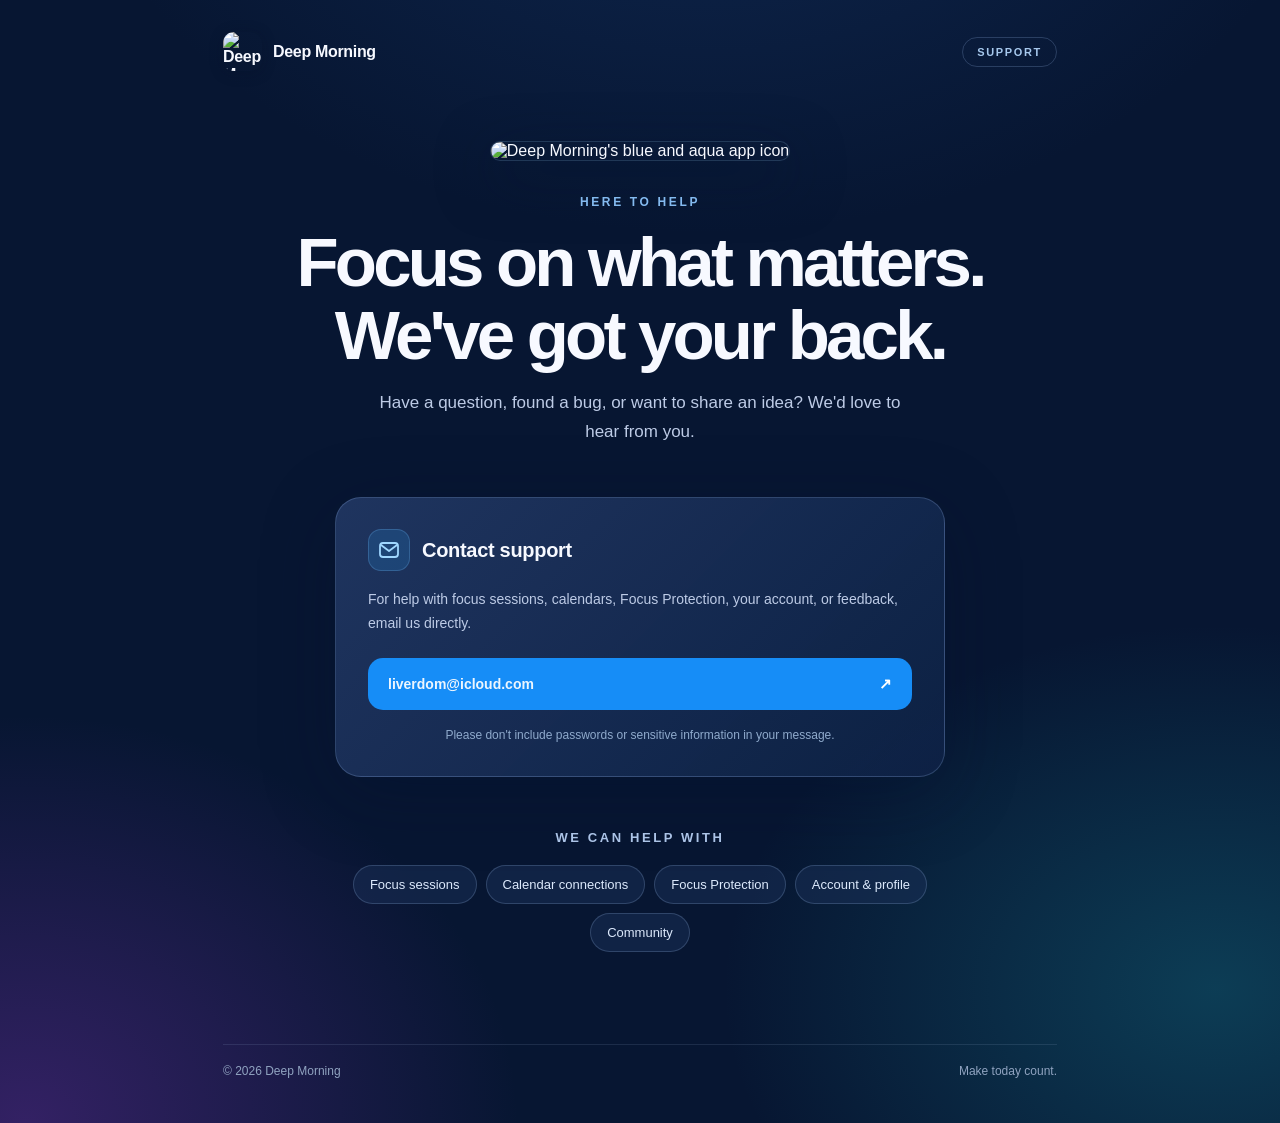
==== index.html @ 43f67492 "Add files via upload" ====
<!doctype html>
<html lang="en">
<head>
  <meta charset="utf-8">
  <meta name="viewport" content="width=device-width, initial-scale=1">
  <meta name="theme-color" content="#071632">
  <meta name="description" content="Get help with Deep Morning, your app for focus sessions, calendars, and purposeful progress.">
  <title>Support — Deep Morning</title>
  <link rel="icon" type="image/png" href="assets/deep-morning-icon.png">
  <style>
    :root { color-scheme: dark; --text:#f7f9ff; --muted:#bdcbe6; --blue:#90caff; --stroke:rgba(163,197,251,.21); }
    *, *::before, *::after {box-sizing: border-box;}
    html { min-height:100%; }
    body {
      margin:0; min-height:100vh; overflow-x:hidden;
      font-family:-apple-system, BlinkMacSystemFont, "Segoe UI", Inter, Helvetica, Arial, sans-serif;
      color:var(--text);
      background:
        radial-gradient(ellipse 50% 42% at 95% 88%, rgba(21,124,142,.38) 0%,transparent 77%),
        radial-gradient(ellipse 52% 49% at 2% 100%,rgba(92,43,146,.52) 0%,transparent 74%),
        radial-gradient(ellipse 65% 53% at 55% -20%,rgba(25,63,120,.43) 0%,transparent 77%),
        #071632;
    }
    a{color:inherit;}
    a:focus-visible, summary:focus-visible {outline:3px solid #aee1ff;outline-offset:4px;}
    .shell{max-width:890px;margin:0 auto;padding:32px 28px 35px;}
    .topbar{display:flex;justify-content:space-between;align-items:center;gap:20px;}
    .brand{display:flex;align-items:center;gap:11px;text-decoration:none;font-size:16px;font-weight:750;letter-spacing:-.02em;}
    .brand img {height:39px;width:39px;object-fit:cover;border-radius:11px;box-shadow:0 2px 14px #050d2445;}
    .top-tag{border:1px solid var(--stroke);border-radius:100px;color:#a6c8ed;padding:8px 14px;font-size:11px;letter-spacing:.15em;font-weight:780;}
    main{text-align:center;padding-top:71px;}
    .icon {width:116px;height:116px;object-fit:cover;border-radius:27px;box-shadow:0 17px 55px #03132d85,0 0 0 1px #a3d8ff31;}
    .eyebrow {display:block;color:#84baf0;font-size:12px;font-weight:800;letter-spacing:.22em;margin-top:35px;}
    h1{font-size:clamp(43px,7vw,69px);font-weight:790;letter-spacing:-.055em;line-height:1.06;margin:17px auto 17px;max-width:730px;}
    .lead{max-width:540px;margin:0 auto;color:var(--muted);font-size:17px;line-height:1.7;}
    .contact{margin:50px auto 17px;max-width:610px;padding:31px 32px 32px;border-radius:26px;text-align:left;border:1px solid var(--stroke);background:linear-gradient(135deg,rgba(35,58,103,.85),rgba(14,34,70,.87));box-shadow:0 16px 75px #030f2c50;}
    .contact-title{display:flex;align-items:center;gap:12px;font-size:20px;font-weight:760;letter-spacing:-.015em;}
    .mail-icon{height:42px;width:42px;display:grid;place-items:center;border-radius:13px;background:rgba(40,137,215,.22);border:1px solid #7bc4ff3b;color:#a0d7ff;}
    .contact p{color:var(--muted);font-size:14px;line-height:1.7;margin:17px 0 22px;}
    .email-button{display:flex;align-items:center;justify-content:space-between;gap:12px;text-decoration:none;color:white;background:#168df7;padding:17px 20px;border-radius:15px;font-weight:760;font-size:15px;transition:background .18s ease, transform .18s ease;}
    .email-button:hover {background:#2d9fff;transform:translateY(-1px);}
    .email-button small {font-size:14px;font-weight:600;opacity:.92;}
    .hint{text-align:center;color:#8faacc;font-size:12px;margin-top:16px;line-height:1.5;}
    .topics{margin:53px auto 0;max-width:610px;text-align:center;}
    .topics h2 {font-size:13px;letter-spacing:.2em;font-weight:750;color:#acc4e7;margin:0 0 20px;}
    .chips {display:flex;flex-wrap:wrap;justify-content:center;gap:9px;}
    .chip {border:1px solid rgba(173,208,255,.20);background:rgba(26,48,88,.5);border-radius:30px;padding:11px 16px;color:#dce9fc;font-size:13px;}
    footer {margin-top:92px;padding:19px 0 10px;border-top:1px solid rgba(178,201,238,.12);display:flex;justify-content:space-between;gap:12px;color:#90a3c0;font-size:12px;}
    footer a{text-decoration:none;color:#9bcfff;}
    @media(max-width:620px){
      .shell{padding:24px 20px 28px;}
      main{padding-top:61px;}
      .icon{width:104px;height:104px;border-radius:24px;}
      .lead{font-size:16px;}
      .contact{padding:24px 22px;margin-top:41px;}
      .email-button{padding:17px 17px;}
      .email-button small{font-size:13px;overflow-wrap:anywhere;}
      footer{margin-top:68px;flex-direction:column;align-items:center;text-align:center;}
    }
    @media(prefers-reduced-motion:reduce){.email-button{transition:none;}}
  </style>
</head>
<body>
  <div class="shell">
    <header class="topbar">
      <div class="brand"><img src="assets/deep-morning-icon.png" alt="Deep Morning app icon"><span>Deep Morning</span></div>
      <span class="top-tag">SUPPORT</span>
    </header>
    <main>
      <img class="icon" src="assets/deep-morning-icon.png" alt="Deep Morning's blue and aqua app icon">
      <span class="eyebrow">HERE TO HELP</span>
      <h1>Focus on what matters.<br>We've got your back.</h1>
      <p class="lead">Have a question, found a bug, or want to share an idea? We'd love to hear from you.</p>
      <section class="contact" aria-labelledby="contact-heading">
        <div class="contact-title" id="contact-heading">
          <span class="mail-icon" aria-hidden="true">
            <svg width="24" height="24" viewBox="0 0 24 24" fill="none" stroke="currentColor" stroke-width="1.8" stroke-linecap="round" stroke-linejoin="round"><rect x="3" y="5" width="18" height="14" rx="3"/><path d="m4 7 8 6 8-6"/></svg>
          </span>
          Contact support
        </div>
        <p>For help with focus sessions, calendars, Focus Protection, your account, or feedback, email us directly.</p>
        <a class="email-button" href="mailto:liverdom@icloud.com?subject=Deep%20Morning%20Support">
          <span><small>liverdom@icloud.com</small></span>
          <span aria-hidden="true">↗</span>
        </a>
        <div class="hint">Please don't include passwords or sensitive information in your message.</div>
      </section>
      <section class="topics" aria-labelledby="topics-heading">
        <h2 id="topics-heading">WE CAN HELP WITH</h2>
        <div class="chips"><span class="chip">Focus sessions</span><span class="chip">Calendar connections</span><span class="chip">Focus Protection</span><span class="chip">Account &amp; profile</span><span class="chip">Community</span></div>
      </section>
    </main>
    <footer><span>© 2026 Deep Morning</span><span>Make today count.</span></footer>
  </div>
</body>
</html>
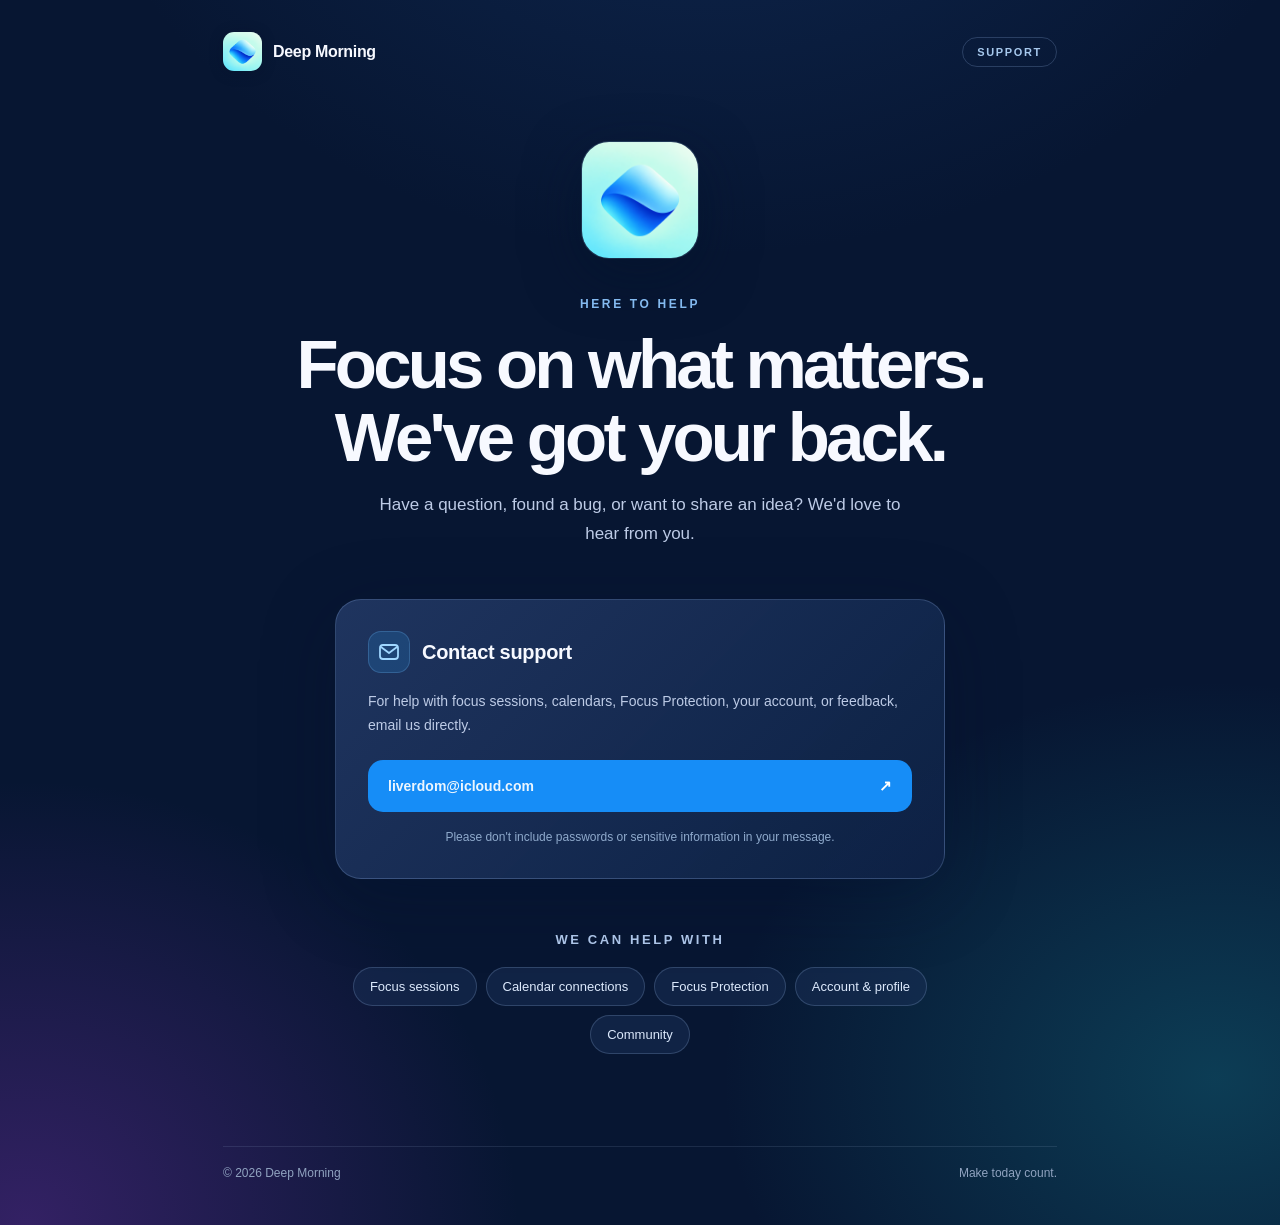
==== commit 702d64ec: "Update icon paths in index.html" ====
--- a/index.html
+++ b/index.html
@@ -6,7 +6,7 @@
   <meta name="theme-color" content="#071632">
   <meta name="description" content="Get help with Deep Morning, your app for focus sessions, calendars, and purposeful progress.">
   <title>Support — Deep Morning</title>
-  <link rel="icon" type="image/png" href="assets/deep-morning-icon.png">
+  <link rel="icon" type="image/png" href="deep-morning-icon.png">
   <style>
     :root { color-scheme: dark; --text:#f7f9ff; --muted:#bdcbe6; --blue:#90caff; --stroke:rgba(163,197,251,.21); }
     *, *::before, *::after {box-sizing: border-box;}
@@ -63,11 +63,11 @@
 <body>
   <div class="shell">
     <header class="topbar">
-      <div class="brand"><img src="assets/deep-morning-icon.png" alt="Deep Morning app icon"><span>Deep Morning</span></div>
+      <div class="brand"><img src="deep-morning-icon.png" alt="Deep Morning app icon"><span>Deep Morning</span></div>
       <span class="top-tag">SUPPORT</span>
     </header>
     <main>
-      <img class="icon" src="assets/deep-morning-icon.png" alt="Deep Morning's blue and aqua app icon">
+      <img class="icon" src="deep-morning-icon.png" alt="Deep Morning's blue and aqua app icon">
       <span class="eyebrow">HERE TO HELP</span>
       <h1>Focus on what matters.<br>We've got your back.</h1>
       <p class="lead">Have a question, found a bug, or want to share an idea? We'd love to hear from you.</p>
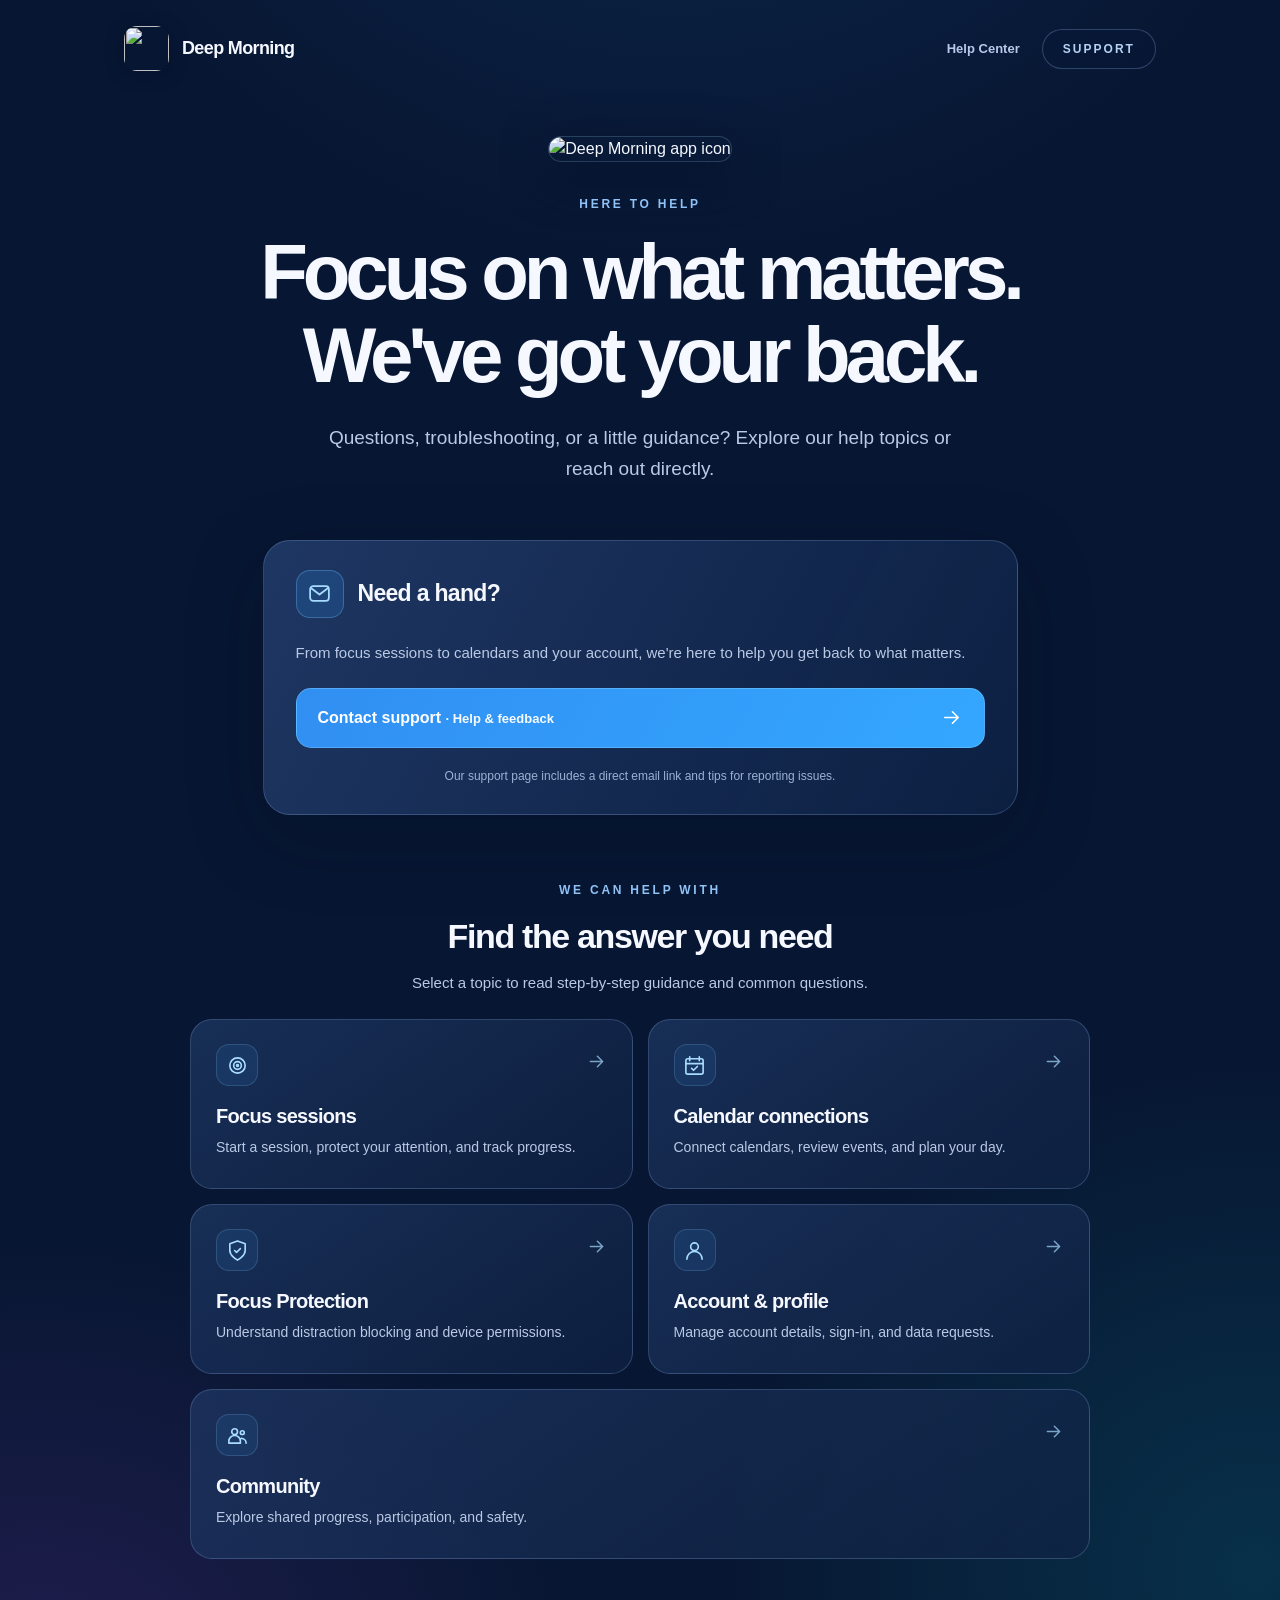
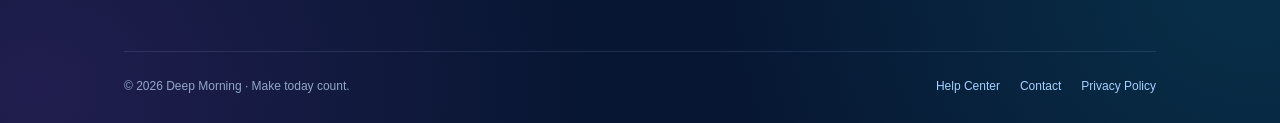
==== commit 2b739e48: "Add files via upload" ====
--- a/index.html
+++ b/index.html
@@ -2,95 +2,61 @@
 <html lang="en">
 <head>
   <meta charset="utf-8">
-  <meta name="viewport" content="width=device-width, initial-scale=1">
+  <meta name="viewport" content="width=device-width,initial-scale=1">
   <meta name="theme-color" content="#071632">
-  <meta name="description" content="Get help with Deep Morning, your app for focus sessions, calendars, and purposeful progress.">
-  <title>Support — Deep Morning</title>
-  <link rel="icon" type="image/png" href="deep-morning-icon.png">
-  <style>
-    :root { color-scheme: dark; --text:#f7f9ff; --muted:#bdcbe6; --blue:#90caff; --stroke:rgba(163,197,251,.21); }
-    *, *::before, *::after {box-sizing: border-box;}
-    html { min-height:100%; }
-    body {
-      margin:0; min-height:100vh; overflow-x:hidden;
-      font-family:-apple-system, BlinkMacSystemFont, "Segoe UI", Inter, Helvetica, Arial, sans-serif;
-      color:var(--text);
-      background:
-        radial-gradient(ellipse 50% 42% at 95% 88%, rgba(21,124,142,.38) 0%,transparent 77%),
-        radial-gradient(ellipse 52% 49% at 2% 100%,rgba(92,43,146,.52) 0%,transparent 74%),
-        radial-gradient(ellipse 65% 53% at 55% -20%,rgba(25,63,120,.43) 0%,transparent 77%),
-        #071632;
-    }
-    a{color:inherit;}
-    a:focus-visible, summary:focus-visible {outline:3px solid #aee1ff;outline-offset:4px;}
-    .shell{max-width:890px;margin:0 auto;padding:32px 28px 35px;}
-    .topbar{display:flex;justify-content:space-between;align-items:center;gap:20px;}
-    .brand{display:flex;align-items:center;gap:11px;text-decoration:none;font-size:16px;font-weight:750;letter-spacing:-.02em;}
-    .brand img {height:39px;width:39px;object-fit:cover;border-radius:11px;box-shadow:0 2px 14px #050d2445;}
-    .top-tag{border:1px solid var(--stroke);border-radius:100px;color:#a6c8ed;padding:8px 14px;font-size:11px;letter-spacing:.15em;font-weight:780;}
-    main{text-align:center;padding-top:71px;}
-    .icon {width:116px;height:116px;object-fit:cover;border-radius:27px;box-shadow:0 17px 55px #03132d85,0 0 0 1px #a3d8ff31;}
-    .eyebrow {display:block;color:#84baf0;font-size:12px;font-weight:800;letter-spacing:.22em;margin-top:35px;}
-    h1{font-size:clamp(43px,7vw,69px);font-weight:790;letter-spacing:-.055em;line-height:1.06;margin:17px auto 17px;max-width:730px;}
-    .lead{max-width:540px;margin:0 auto;color:var(--muted);font-size:17px;line-height:1.7;}
-    .contact{margin:50px auto 17px;max-width:610px;padding:31px 32px 32px;border-radius:26px;text-align:left;border:1px solid var(--stroke);background:linear-gradient(135deg,rgba(35,58,103,.85),rgba(14,34,70,.87));box-shadow:0 16px 75px #030f2c50;}
-    .contact-title{display:flex;align-items:center;gap:12px;font-size:20px;font-weight:760;letter-spacing:-.015em;}
-    .mail-icon{height:42px;width:42px;display:grid;place-items:center;border-radius:13px;background:rgba(40,137,215,.22);border:1px solid #7bc4ff3b;color:#a0d7ff;}
-    .contact p{color:var(--muted);font-size:14px;line-height:1.7;margin:17px 0 22px;}
-    .email-button{display:flex;align-items:center;justify-content:space-between;gap:12px;text-decoration:none;color:white;background:#168df7;padding:17px 20px;border-radius:15px;font-weight:760;font-size:15px;transition:background .18s ease, transform .18s ease;}
-    .email-button:hover {background:#2d9fff;transform:translateY(-1px);}
-    .email-button small {font-size:14px;font-weight:600;opacity:.92;}
-    .hint{text-align:center;color:#8faacc;font-size:12px;margin-top:16px;line-height:1.5;}
-    .topics{margin:53px auto 0;max-width:610px;text-align:center;}
-    .topics h2 {font-size:13px;letter-spacing:.2em;font-weight:750;color:#acc4e7;margin:0 0 20px;}
-    .chips {display:flex;flex-wrap:wrap;justify-content:center;gap:9px;}
-    .chip {border:1px solid rgba(173,208,255,.20);background:rgba(26,48,88,.5);border-radius:30px;padding:11px 16px;color:#dce9fc;font-size:13px;}
-    footer {margin-top:92px;padding:19px 0 10px;border-top:1px solid rgba(178,201,238,.12);display:flex;justify-content:space-between;gap:12px;color:#90a3c0;font-size:12px;}
-    footer a{text-decoration:none;color:#9bcfff;}
-    @media(max-width:620px){
-      .shell{padding:24px 20px 28px;}
-      main{padding-top:61px;}
-      .icon{width:104px;height:104px;border-radius:24px;}
-      .lead{font-size:16px;}
-      .contact{padding:24px 22px;margin-top:41px;}
-      .email-button{padding:17px 17px;}
-      .email-button small{font-size:13px;overflow-wrap:anywhere;}
-      footer{margin-top:68px;flex-direction:column;align-items:center;text-align:center;}
-    }
-    @media(prefers-reduced-motion:reduce){.email-button{transition:none;}}
-  </style>
+  <meta name="description" content="Get help with focus sessions, calendars, Focus Protection, your account and the community in Deep Morning.">
+  <title>Help Center — Deep Morning</title>
+  <link rel="icon" type="image/png" href="assets/deep-morning-icon.png">
+  <link rel="stylesheet" href="styles.css">
 </head>
 <body>
-  <div class="shell">
-    <header class="topbar">
-      <div class="brand"><img src="deep-morning-icon.png" alt="Deep Morning app icon"><span>Deep Morning</span></div>
-      <span class="top-tag">SUPPORT</span>
-    </header>
-    <main>
-      <img class="icon" src="deep-morning-icon.png" alt="Deep Morning's blue and aqua app icon">
-      <span class="eyebrow">HERE TO HELP</span>
-      <h1>Focus on what matters.<br>We've got your back.</h1>
-      <p class="lead">Have a question, found a bug, or want to share an idea? We'd love to hear from you.</p>
-      <section class="contact" aria-labelledby="contact-heading">
-        <div class="contact-title" id="contact-heading">
-          <span class="mail-icon" aria-hidden="true">
-            <svg width="24" height="24" viewBox="0 0 24 24" fill="none" stroke="currentColor" stroke-width="1.8" stroke-linecap="round" stroke-linejoin="round"><rect x="3" y="5" width="18" height="14" rx="3"/><path d="m4 7 8 6 8-6"/></svg>
-          </span>
-          Contact support
-        </div>
-        <p>For help with focus sessions, calendars, Focus Protection, your account, or feedback, email us directly.</p>
-        <a class="email-button" href="mailto:liverdom@icloud.com?subject=Deep%20Morning%20Support">
-          <span><small>liverdom@icloud.com</small></span>
-          <span aria-hidden="true">↗</span>
-        </a>
-        <div class="hint">Please don't include passwords or sensitive information in your message.</div>
-      </section>
-      <section class="topics" aria-labelledby="topics-heading">
-        <h2 id="topics-heading">WE CAN HELP WITH</h2>
-        <div class="chips"><span class="chip">Focus sessions</span><span class="chip">Calendar connections</span><span class="chip">Focus Protection</span><span class="chip">Account &amp; profile</span><span class="chip">Community</span></div>
-      </section>
-    </main>
-    <footer><span>© 2026 Deep Morning</span><span>Make today count.</span></footer>
-  </div>
+<a class="skip-link" href="#main">Skip to content</a>
+<div class="shell">
+<header class="header">
+  <a class="brand" href="index.html" aria-label="Deep Morning Help Center home"><img class="brand-icon" src="assets/deep-morning-icon.png" alt="" width="45" height="45"><span>Deep Morning</span></a>
+  <nav class="header-links" aria-label="Main navigation"><a class="header-link" href="index.html">Help Center</a><a class="nav-button" href="support.html">SUPPORT</a></nav>
+</header>
+
+<main id="main">
+<section class="hero" aria-labelledby="home-title">
+  <img class="hero-icon" src="assets/deep-morning-icon.png" alt="Deep Morning app icon" width="116" height="116">
+  <span class="eyebrow">HERE TO HELP</span>
+  <h1 id="home-title">Focus on what matters.<br>We've got your back.</h1>
+  <p class="lead">Questions, troubleshooting, or a little guidance? Explore our help topics or reach out directly.</p>
+</section>
+<section class="contact-card" aria-labelledby="contact-title">
+  <div class="card-heading"><span class="icon-tile"><svg width="25" height="25" viewBox="0 0 24 24" fill="none" stroke="currentColor" stroke-width="1.7" stroke-linecap="round" stroke-linejoin="round" aria-hidden="true"><rect x="3" y="5" width="18" height="14" rx="3"/><path d="m4 7 8 6 8-6"/></svg></span><h2 id="contact-title">Need a hand?</h2></div>
+  <p>From focus sessions to calendars and your account, we're here to help you get back to what matters.</p>
+  <a class="primary-button" href="support.html"><span>Contact support <span class="button-sub">· Help &amp; feedback</span></span><svg width="23" height="23" viewBox="0 0 24 24" fill="none" stroke="currentColor" stroke-width="1.7" stroke-linecap="round" stroke-linejoin="round" aria-hidden="true"><path d="M5 12h14m-6-6 6 6-6 6"/></svg></a>
+  <p class="quiet-note">Our support page includes a direct email link and tips for reporting issues.</p>
+</section>
+<section class="section" aria-labelledby="topics-title">
+  <div class="section-intro"><span class="eyebrow">WE CAN HELP WITH</span><h2 id="topics-title">Find the answer you need</h2><p>Select a topic to read step-by-step guidance and common questions.</p></div>
+  <div class="topic-grid">
+<a class="topic-card" href="focus-sessions.html" aria-label="Learn about Focus sessions">
+  <div class="topic-top"><span class="topic-symbol"><svg width="23" height="23" viewBox="0 0 24 24" fill="none" stroke="currentColor" stroke-width="1.7" stroke-linecap="round" stroke-linejoin="round" aria-hidden="true"><circle cx="12" cy="12" r="8"/><circle cx="12" cy="12" r="4"/><circle cx="12" cy="12" r="1"/></svg></span><span class="topic-arrow"><svg width="21" height="21" viewBox="0 0 24 24" fill="none" stroke="currentColor" stroke-width="1.7" stroke-linecap="round" stroke-linejoin="round" aria-hidden="true"><path d="M5 12h14m-6-6 6 6-6 6"/></svg></span></div>
+  <div><h3>Focus sessions</h3><p>Start a session, protect your attention, and track progress.</p></div>
+</a>
+<a class="topic-card" href="calendar-connections.html" aria-label="Learn about Calendar connections">
+  <div class="topic-top"><span class="topic-symbol"><svg width="23" height="23" viewBox="0 0 24 24" fill="none" stroke="currentColor" stroke-width="1.7" stroke-linecap="round" stroke-linejoin="round" aria-hidden="true"><rect x="3" y="5" width="18" height="16" rx="2"/><path d="M7 3v4M17 3v4M3 10h18"/><path d="m9 15 2 2 4-4"/></svg></span><span class="topic-arrow"><svg width="21" height="21" viewBox="0 0 24 24" fill="none" stroke="currentColor" stroke-width="1.7" stroke-linecap="round" stroke-linejoin="round" aria-hidden="true"><path d="M5 12h14m-6-6 6 6-6 6"/></svg></span></div>
+  <div><h3>Calendar connections</h3><p>Connect calendars, review events, and plan your day.</p></div>
+</a>
+<a class="topic-card" href="focus-protection.html" aria-label="Learn about Focus Protection">
+  <div class="topic-top"><span class="topic-symbol"><svg width="23" height="23" viewBox="0 0 24 24" fill="none" stroke="currentColor" stroke-width="1.7" stroke-linecap="round" stroke-linejoin="round" aria-hidden="true"><path d="M12 22s8-4 8-10V5l-8-3-8 3v7c0 6 8 10 8 10Z"/><path d="m9 12 2 2 4-4"/></svg></span><span class="topic-arrow"><svg width="21" height="21" viewBox="0 0 24 24" fill="none" stroke="currentColor" stroke-width="1.7" stroke-linecap="round" stroke-linejoin="round" aria-hidden="true"><path d="M5 12h14m-6-6 6 6-6 6"/></svg></span></div>
+  <div><h3>Focus Protection</h3><p>Understand distraction blocking and device permissions.</p></div>
+</a>
+<a class="topic-card" href="account-profile.html" aria-label="Learn about Account &amp; profile">
+  <div class="topic-top"><span class="topic-symbol"><svg width="23" height="23" viewBox="0 0 24 24" fill="none" stroke="currentColor" stroke-width="1.7" stroke-linecap="round" stroke-linejoin="round" aria-hidden="true"><circle cx="12" cy="8" r="4"/><path d="M4 21a8 8 0 0 1 16 0"/></svg></span><span class="topic-arrow"><svg width="21" height="21" viewBox="0 0 24 24" fill="none" stroke="currentColor" stroke-width="1.7" stroke-linecap="round" stroke-linejoin="round" aria-hidden="true"><path d="M5 12h14m-6-6 6 6-6 6"/></svg></span></div>
+  <div><h3>Account &amp; profile</h3><p>Manage account details, sign-in, and data requests.</p></div>
+</a>
+<a class="topic-card" href="community.html" aria-label="Learn about Community">
+  <div class="topic-top"><span class="topic-symbol"><svg width="23" height="23" viewBox="0 0 24 24" fill="none" stroke="currentColor" stroke-width="1.7" stroke-linecap="round" stroke-linejoin="round" aria-hidden="true"><circle cx="9" cy="8" r="3"/><circle cx="17" cy="9" r="2"/><path d="M3 20v-2a6 6 0 0 1 12 0v2H3ZM16 15a5 5 0 0 1 5 5"/></svg></span><span class="topic-arrow"><svg width="21" height="21" viewBox="0 0 24 24" fill="none" stroke="currentColor" stroke-width="1.7" stroke-linecap="round" stroke-linejoin="round" aria-hidden="true"><path d="M5 12h14m-6-6 6 6-6 6"/></svg></span></div>
+  <div><h3>Community</h3><p>Explore shared progress, participation, and safety.</p></div>
+</a>
+</div>
+</section>
+</main>
+<footer class="footer"><span>© 2026 Deep Morning · Make today count.</span><nav class="footer-nav" aria-label="Footer navigation"><a href="index.html">Help Center</a><a href="support.html">Contact</a><a href="privacy.html">Privacy Policy</a></nav></footer>
+</div>
 </body>
 </html>
--- a/styles.css
+++ b/styles.css
@@ -0,0 +1,31 @@
+/* Deep Morning Help Center — responsive, no frameworks or build step required */
+:root{color-scheme:dark;--bg:#071632;--panel:#11264b;--panel2:#1b335e;--text:#f6f8ff;--muted:#bac9e5;--subtle:#91a8ca;--blue:#3c9fff;--cyan:#b6eaff;--line:rgba(165,198,253,.22);--glow:rgba(35,154,214,.16)}
+*,*::before,*::after{box-sizing:border-box}
+html{scroll-behavior:smooth}
+body{margin:0;min-height:100vh;overflow-x:hidden;color:var(--text);font-family:-apple-system,BlinkMacSystemFont,"Segoe UI",Inter,Helvetica,Arial,sans-serif;line-height:1.5;background:radial-gradient(ellipse 55% 39% at 98% 91%,rgba(12,124,139,.26),transparent 78%),radial-gradient(ellipse 55% 34% at 3% 98%,rgba(91,48,143,.30),transparent 78%),radial-gradient(ellipse 70% 54% at 53% -28%,rgba(26,72,125,.44),transparent 82%),var(--bg)}
+a{color:inherit}a:focus-visible,summary:focus-visible{outline:3px solid #b5e5ff;outline-offset:5px}a,button{-webkit-tap-highlight-color:transparent}
+.skip-link{position:absolute;z-index:10;left:12px;top:-80px;background:white;color:#06142c;padding:12px 16px;border-radius:10px}.skip-link:focus{top:12px}
+.shell{width:min(100%,1100px);min-height:100vh;margin:auto;padding:26px 34px 28px;display:flex;flex-direction:column}
+.header{display:flex;align-items:center;justify-content:space-between;gap:18px}
+.brand{display:inline-flex;align-items:center;gap:13px;font-size:18px;font-weight:780;letter-spacing:-.035em;text-decoration:none;white-space:nowrap}.brand-icon{width:45px;height:45px;border-radius:13px;object-fit:cover;box-shadow:0 3px 20px rgba(0,8,32,.24)}
+.header-links{display:flex;align-items:center;gap:22px}.header-link{font-size:13px;font-weight:650;color:#b7c9ea;text-decoration:none}.header-link:hover{color:white}
+.nav-button{border:1px solid rgba(160,197,255,.26);background:rgba(8,26,58,.1);color:#b4d2f3;padding:10px 20px;border-radius:999px;text-decoration:none;letter-spacing:.17em;font-size:12px;font-weight:790;transition:background .2s,border-color .2s,transform .2s}.nav-button:hover,.nav-button[aria-current="page"]{border-color:rgba(163,211,255,.52);background:rgba(51,105,159,.2);color:#e1f0ff}.nav-button:hover{transform:translateY(-1px)}
+main{flex:1}.hero{text-align:center;padding:66px 0 0}.hero-icon{width:116px;height:116px;border-radius:28px;object-fit:cover;box-shadow:0 14px 48px rgba(0,12,35,.58),0 0 0 1px rgba(158,219,255,.24)}
+.eyebrow{display:block;font-weight:820;font-size:12px;letter-spacing:.23em;color:#8fc3f7;text-transform:uppercase}.hero .eyebrow{margin:34px 0 18px}
+h1,h2,h3,p{margin-top:0}.hero h1{max-width:910px;margin:0 auto 24px;font-size:clamp(43px,6.6vw,78px);font-weight:820;letter-spacing:-.065em;line-height:1.07}.hero .lead{max-width:660px;margin:0 auto;color:var(--muted);font-size:clamp(16px,1.75vw,19px);line-height:1.65}
+.contact-card{max-width:755px;margin:55px auto 0;padding:29px 32px 27px;text-align:left;border:1px solid var(--line);border-radius:27px;background:linear-gradient(120deg,rgba(34,59,105,.89),rgba(13,33,68,.86));box-shadow:0 22px 75px rgba(2,13,36,.27)}.card-heading{display:flex;align-items:center;gap:14px}.card-heading h2{font-size:23px;letter-spacing:-.03em;margin:0;font-weight:780}.icon-tile{display:grid;place-items:center;flex:0 0 auto;height:48px;width:48px;border:1px solid rgba(119,199,255,.3);background:rgba(46,151,241,.18);color:#a7dbff;border-radius:14px}.contact-card p{font-size:15px;color:var(--muted);margin:22px 0;line-height:1.75}
+.primary-button{display:flex;gap:12px;align-items:center;justify-content:space-between;background:linear-gradient(120deg,#318ff2,#34a7ff);border:1px solid rgba(190,237,255,.25);color:white;text-decoration:none;border-radius:15px;padding:17px 21px;font-size:16px;font-weight:760;transition:filter .2s,transform .2s}.primary-button:hover{filter:brightness(1.1);transform:translateY(-2px)}.primary-button .button-sub{font-weight:600;font-size:13px;opacity:.96}.quiet-note{font-size:12px!important;text-align:center;color:#9ab2d4!important;margin:18px 0 0!important}
+.section{max-width:900px;margin:66px auto 0}.section-intro{text-align:center;margin-bottom:25px}.section-intro .eyebrow{margin-bottom:12px}.section-intro h2{margin:0;font-size:clamp(24px,3.5vw,34px);letter-spacing:-.04em}.section-intro p{color:var(--muted);font-size:15px;margin:10px auto 0;max-width:560px}
+.topic-grid{display:grid;grid-template-columns:repeat(2,minmax(0,1fr));gap:15px}.topic-card{min-height:170px;display:flex;flex-direction:column;align-items:flex-start;gap:15px;position:relative;overflow:hidden;padding:24px 25px;border-radius:22px;text-decoration:none;border:1px solid var(--line);background:linear-gradient(145deg,rgba(31,56,100,.72),rgba(15,34,68,.70));transition:transform .2s,border-color .2s,background .2s,box-shadow .2s}.topic-card:hover{transform:translateY(-3px);border-color:rgba(145,210,255,.55);background:linear-gradient(145deg,rgba(39,75,129,.83),rgba(17,44,89,.81));box-shadow:0 16px 45px rgba(3,17,38,.24)}.topic-card:last-child{grid-column:span 2}.topic-top{display:flex;align-items:center;justify-content:space-between;width:100%;color:#a9dcff}.topic-symbol{width:42px;height:42px;border:1px solid rgba(136,202,255,.19);background:rgba(49,132,208,.13);border-radius:13px;display:grid;place-items:center}.topic-arrow{opacity:.7;transition:transform .2s}.topic-card:hover .topic-arrow{transform:translateX(5px);opacity:1}.topic-card h3{font-size:20px;font-weight:770;letter-spacing:-.035em;margin:0 0 6px}.topic-card p{font-size:14px;line-height:1.55;color:var(--muted);margin:0}
+.footer{max-width:1032px;width:100%;margin:92px auto 0;padding-top:25px;border-top:1px solid rgba(157,190,235,.14);display:flex;justify-content:space-between;gap:15px;align-items:center;font-size:12px;color:#91a7c7}.footer-nav{display:flex;gap:20px;align-items:center}.footer-nav a{text-decoration:none;color:#a5cfff}.footer-nav a:hover{text-decoration:underline}
+/* Support and guide pages */
+.breadcrumbs{display:flex;align-items:center;flex-wrap:wrap;gap:8px;margin:55px auto 20px;max-width:850px;color:#8eacd5;font-size:13px}.breadcrumbs a{text-decoration:none;color:#abd4ff}.breadcrumbs a:hover{text-decoration:underline}.breadcrumbs .divider-mark{opacity:.65}
+.page-heading{max-width:850px;margin:0 auto 30px}.page-heading .eyebrow{margin-bottom:14px}.page-heading h1{font-size:clamp(42px,6vw,66px);line-height:1.1;letter-spacing:-.06em;margin:0 0 17px}.page-heading .subhead{max-width:760px;color:var(--muted);font-size:18px;line-height:1.65;margin:0}.page-heading .mini-icon{display:inline-grid;place-items:center;margin-bottom:16px;width:54px;height:54px;border-radius:16px;background:rgba(44,133,213,.18);border:1px solid var(--line);color:#a8dcff}
+.guide-body{max-width:850px;margin:0 auto}.intro-card,.content-panel,.assist-card{border:1px solid var(--line);border-radius:24px;background:linear-gradient(145deg,rgba(25,50,92,.77),rgba(12,32,66,.79))}.intro-card{padding:23px 27px;margin-bottom:19px;color:#d7e4fa;line-height:1.75}.intro-card p{margin:0;font-size:16px}
+.content-panel{padding:28px 29px;margin:20px 0}.content-panel h2{font-size:25px;letter-spacing:-.04em;margin:0 0 22px}.steps{list-style:none;padding:0;margin:0;counter-reset:step}.steps li{position:relative;padding:0 0 26px 50px;counter-increment:step}.steps li:not(:last-child):before{content:"";position:absolute;left:17px;top:36px;bottom:2px;width:1px;background:rgba(154,205,255,.23)}.steps li:last-child{padding-bottom:0}.steps li:after{content:counter(step);position:absolute;left:0;top:0;width:35px;height:35px;display:grid;place-items:center;border:1px solid rgba(154,205,255,.3);border-radius:11px;background:rgba(36,125,211,.19);font-weight:800;color:#b6e5ff}.steps h3{font-size:17px;margin:3px 0 6px;letter-spacing:-.02em}.steps p{font-size:15px;line-height:1.7;color:var(--muted);margin:0}
+.faq{border-top:1px solid rgba(170,206,255,.16)}.faq:last-child{border-bottom:1px solid rgba(170,206,255,.16)}.faq summary{list-style:none;cursor:pointer;padding:20px 32px 20px 0;position:relative;font-size:16px;font-weight:680}.faq summary::-webkit-details-marker{display:none}.faq summary:after{content:"+";position:absolute;right:3px;top:17px;font-weight:400;font-size:24px;color:#a5d8ff}.faq[open] summary:after{content:"−"}.faq p{font-size:15px;line-height:1.75;color:var(--muted);margin:0;padding:0 27px 20px 0}.faq[open] summary{color:#c3e8ff}
+.assist-card{margin:25px 0 0;padding:29px;display:flex;align-items:center;justify-content:space-between;gap:24px}.assist-card h2{font-size:22px;letter-spacing:-.035em;margin:0 0 7px}.assist-card p{font-size:14px;line-height:1.65;color:var(--muted);margin:0;max-width:480px}.outline-button{display:inline-flex;flex-shrink:0;align-items:center;justify-content:center;gap:8px;text-decoration:none;font-weight:720;font-size:14px;border:1px solid rgba(147,207,255,.4);background:rgba(41,127,218,.13);padding:12px 16px;border-radius:12px;color:#c8ebff;transition:background .2s}.outline-button:hover{background:rgba(41,127,218,.28)}
+.related{max-width:850px;margin:45px auto 0}.related h2{font-size:17px;color:#adc4e4;letter-spacing:.01em}.related-links{display:flex;gap:10px;flex-wrap:wrap}.related-links a{padding:10px 15px;text-decoration:none;border:1px solid var(--line);border-radius:999px;background:rgba(33,58,100,.42);font-size:13px;color:#d0e8ff}.related-links a:hover{border-color:#8ec6ff}
+.support-main .contact-card{margin:0 auto;max-width:850px}.support-main .contact-card p{margin:20px 0}.support-main .help-hints{max-width:850px;margin:28px auto 0;padding:25px 29px;border-radius:22px;border:1px solid var(--line);background:rgba(14,35,69,.5)}.help-hints h2{font-size:22px;letter-spacing:-.03em;margin:0 0 13px}.help-hints ul{padding-left:20px;color:var(--muted);line-height:1.95;font-size:15px;margin:0}.support-main .section{max-width:850px;margin-top:48px}.support-main .topic-card{min-height:140px}.support-main .topic-card h3{font-size:18px}
+@media(max-width:700px){.shell{padding:22px 20px 25px}.brand{font-size:17px}.brand-icon{width:39px;height:39px}.header-links{gap:13px}.header-link{display:none}.nav-button{padding:9px 15px;font-size:11px}.hero{padding-top:54px}.hero-icon{width:103px;height:103px;border-radius:24px}.hero .eyebrow{margin-top:30px}.hero h1{font-size:clamp(39px,9.2vw,59px);letter-spacing:-.055em}.hero .lead{font-size:16px}.contact-card{margin-top:39px;padding:24px 21px 24px;border-radius:23px}.card-heading h2{font-size:20px}.contact-card p{font-size:14px}.primary-button{padding:16px 15px;font-size:14px;overflow-wrap:anywhere}.primary-button .button-sub{font-size:12px}.section{margin-top:53px}.topic-grid{grid-template-columns:1fr}.topic-card,.topic-card:last-child{grid-column:auto;min-height:132px;padding:20px}.topic-card h3{font-size:19px}.footer{margin-top:65px;flex-direction:column;align-items:flex-start;gap:12px}.breadcrumbs{margin-top:40px}.page-heading h1{font-size:clamp(39px,9vw,55px)}.page-heading .subhead{font-size:16px}.intro-card{padding:21px}.content-panel{padding:23px 20px}.content-panel h2{font-size:23px}.assist-card{padding:23px;display:block}.assist-card .outline-button{margin-top:19px}.support-main .help-hints{padding:23px 20px}}
+@media(prefers-reduced-motion:reduce){html{scroll-behavior:auto}*,*:before,*:after{transition:none!important;animation:none!important}}
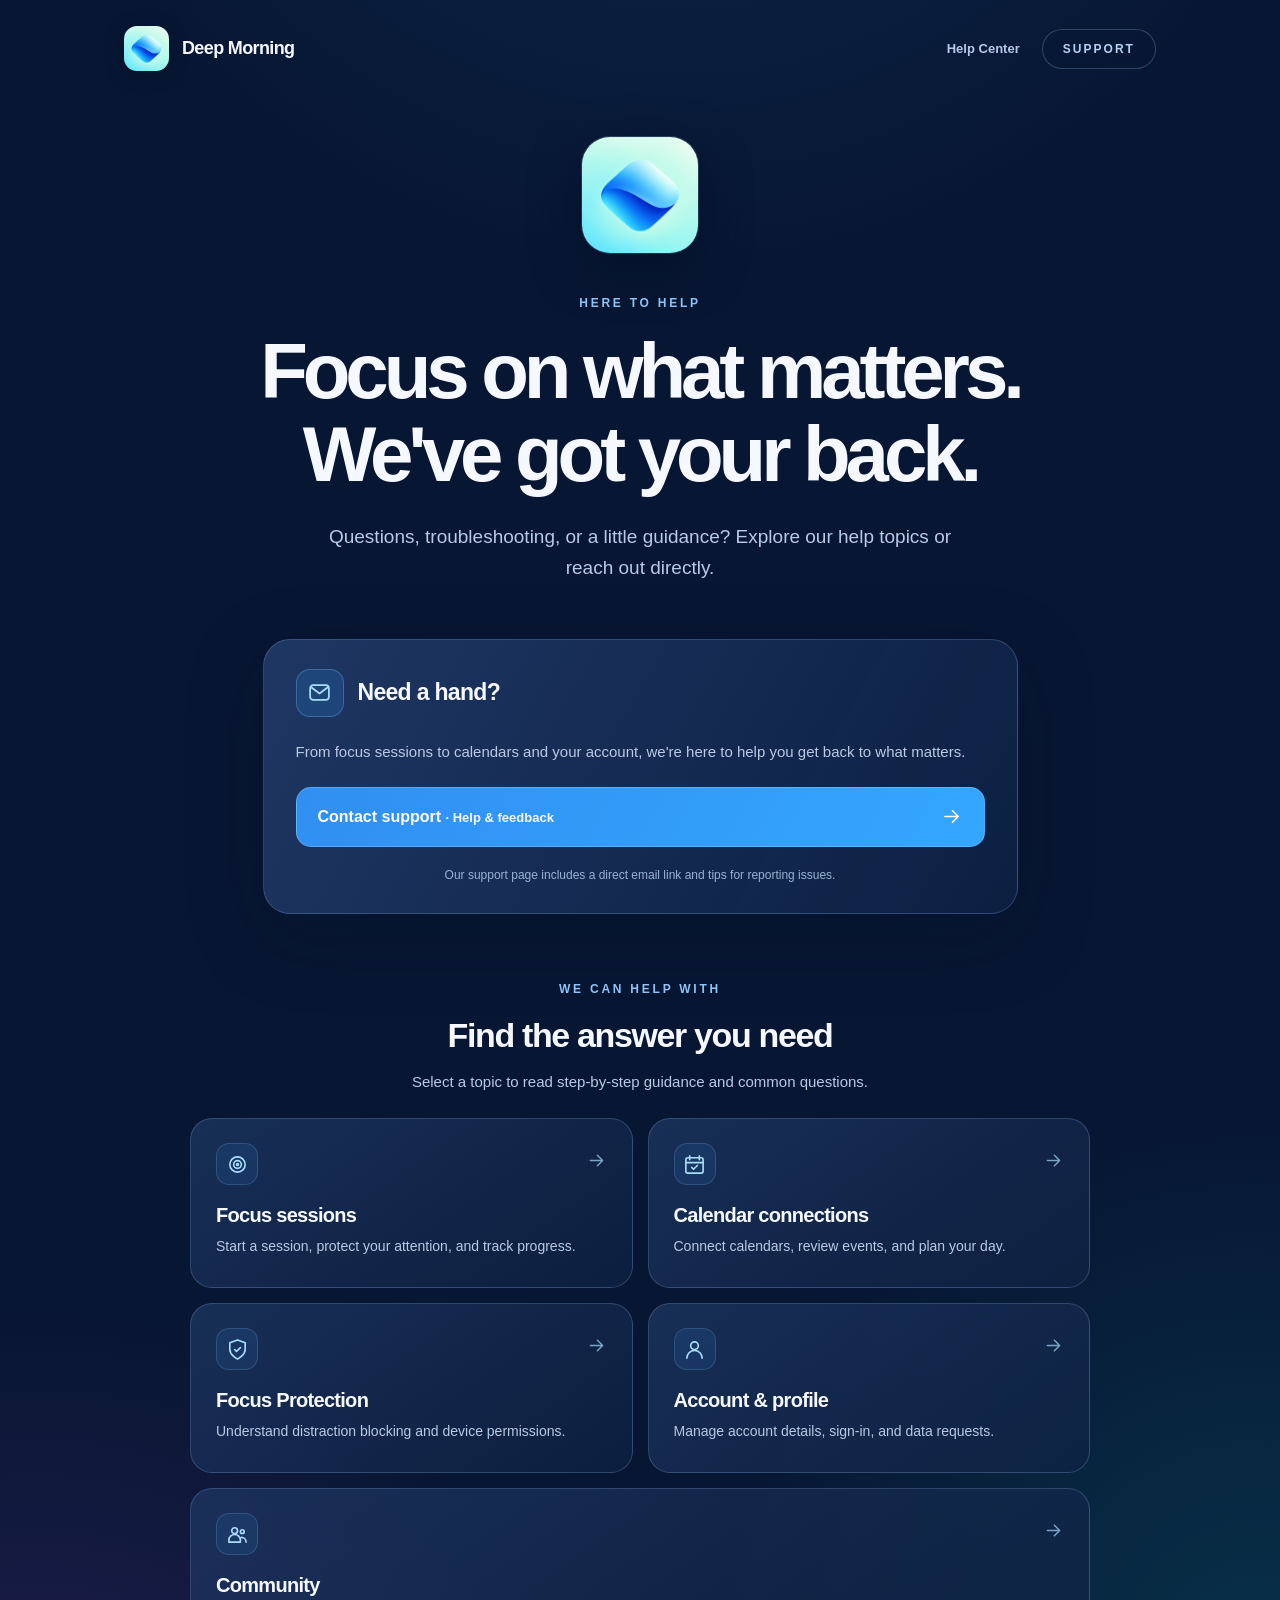
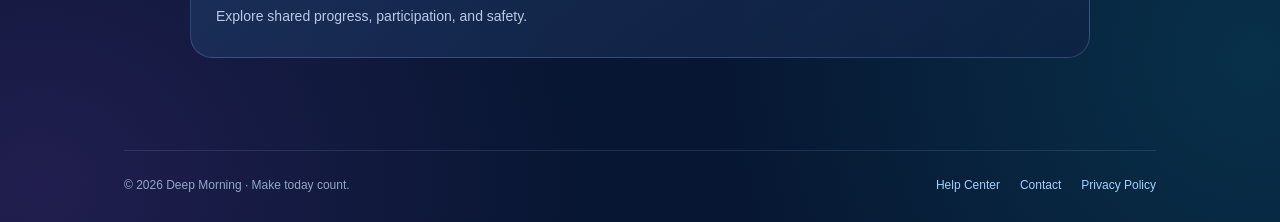
==== commit 4a725a0d: "Update index.html" ====
--- a/index.html
+++ b/index.html
@@ -6,20 +6,20 @@
   <meta name="theme-color" content="#071632">
   <meta name="description" content="Get help with focus sessions, calendars, Focus Protection, your account and the community in Deep Morning.">
   <title>Help Center — Deep Morning</title>
-  <link rel="icon" type="image/png" href="assets/deep-morning-icon.png">
+  <link rel="icon" type="image/png" href="deep-morning-icon.png">
   <link rel="stylesheet" href="styles.css">
 </head>
 <body>
 <a class="skip-link" href="#main">Skip to content</a>
 <div class="shell">
 <header class="header">
-  <a class="brand" href="index.html" aria-label="Deep Morning Help Center home"><img class="brand-icon" src="assets/deep-morning-icon.png" alt="" width="45" height="45"><span>Deep Morning</span></a>
+  <a class="brand" href="index.html" aria-label="Deep Morning Help Center home"><img class="brand-icon" src="deep-morning-icon.png" alt="" width="45" height="45"><span>Deep Morning</span></a>
   <nav class="header-links" aria-label="Main navigation"><a class="header-link" href="index.html">Help Center</a><a class="nav-button" href="support.html">SUPPORT</a></nav>
 </header>
 
 <main id="main">
 <section class="hero" aria-labelledby="home-title">
-  <img class="hero-icon" src="assets/deep-morning-icon.png" alt="Deep Morning app icon" width="116" height="116">
+  <img class="hero-icon" src="deep-morning-icon.png" alt="Deep Morning app icon" width="116" height="116">
   <span class="eyebrow">HERE TO HELP</span>
   <h1 id="home-title">Focus on what matters.<br>We've got your back.</h1>
   <p class="lead">Questions, troubleshooting, or a little guidance? Explore our help topics or reach out directly.</p>
